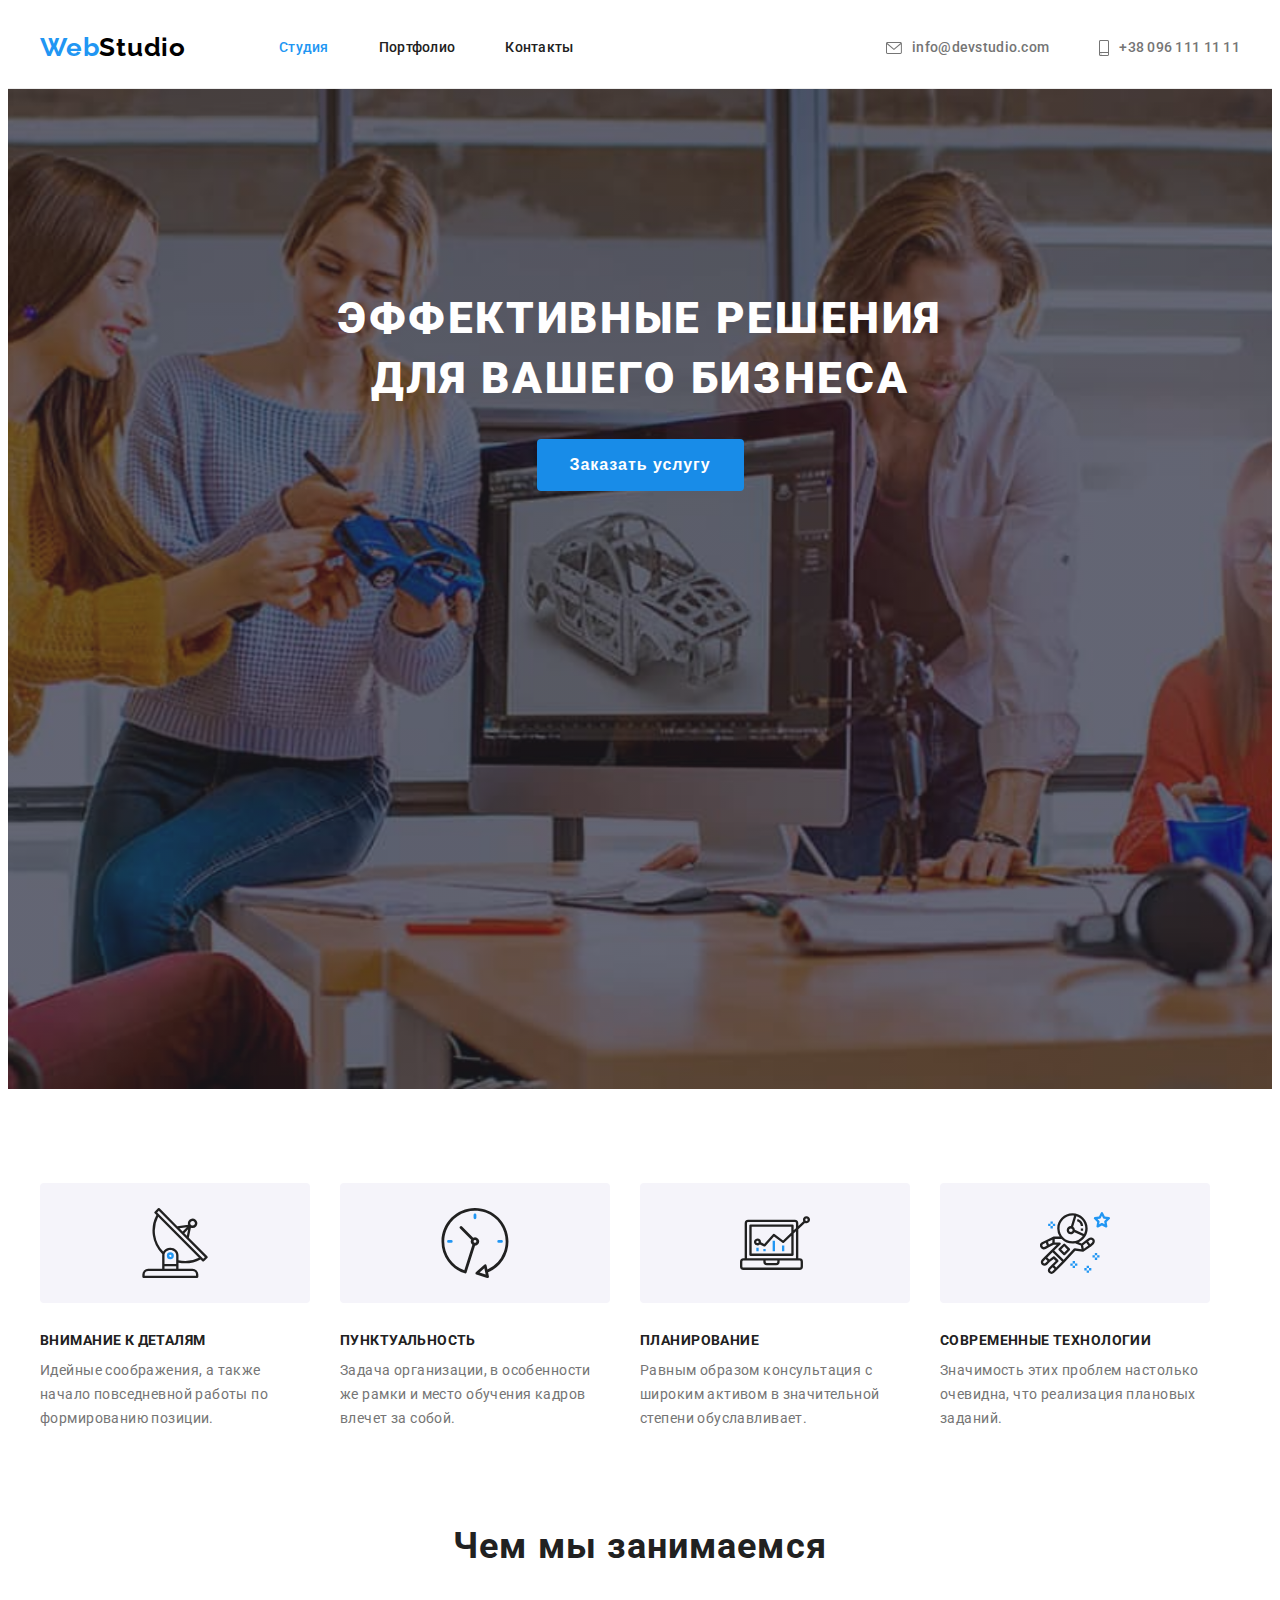
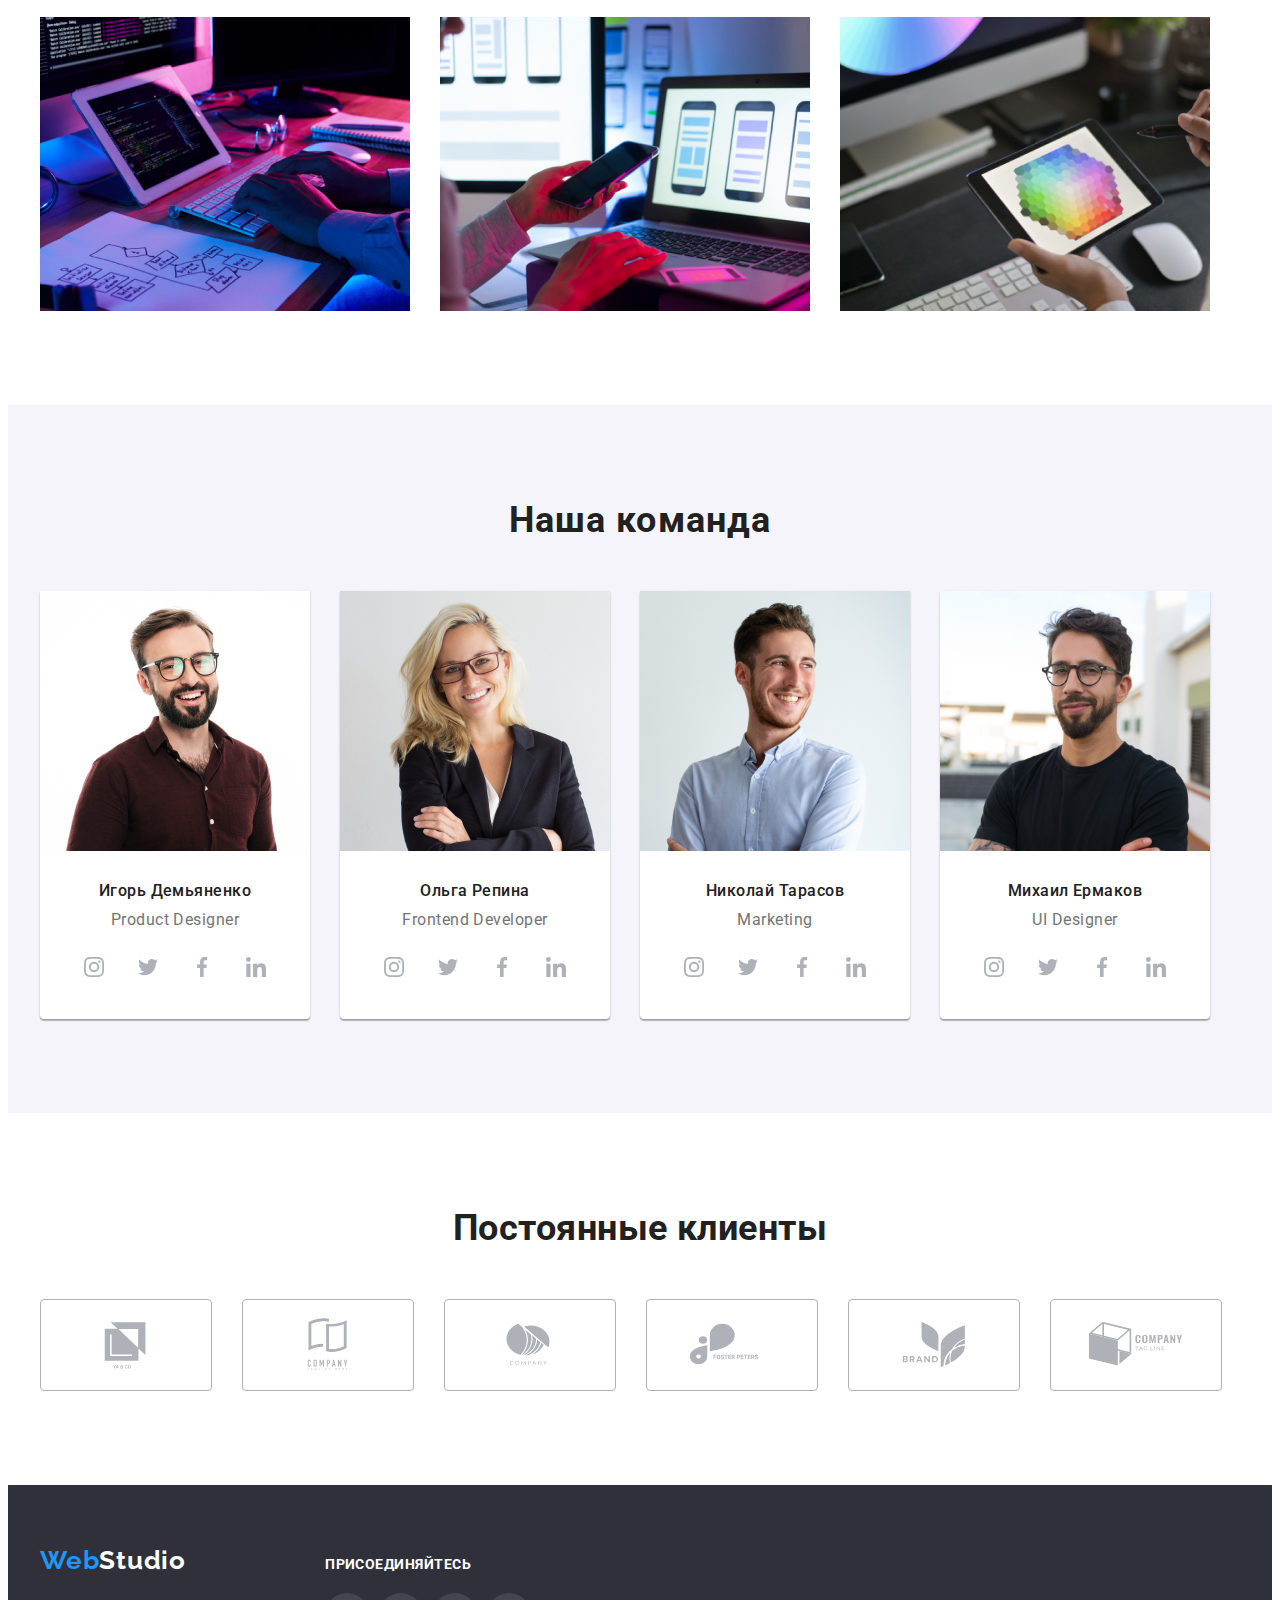
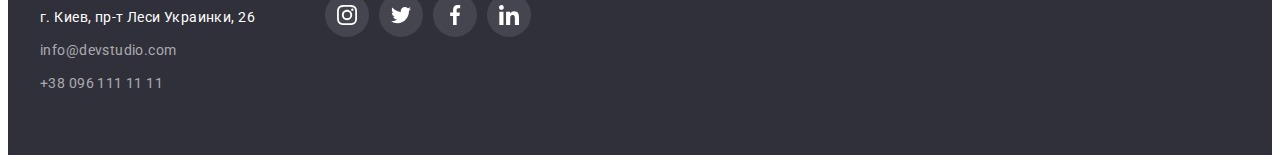
==== index.html @ dad86178 "HW-4-shadow" ====
<!DOCTYPE html>
<html lang="ru">

<head>
    <meta charset="UTF-8">
    <meta http-equiv="X-UA-Compatible" content="IE=edge">
    <meta name="viewport" content="width=device-width, initial-scale=1.0">
    <title>MyDocument</title>
    <link rel="stylesheet" href="https://cdnjs.cloudflare.com/ajax/libs/modern-normalize/1.1.0/modern-normalize.min.css"
        integrity="sha512-wpPYUAdjBVSE4KJnH1VR1HeZfpl1ub8YT/NKx4PuQ5NmX2tKuGu6U/JRp5y+Y8XG2tV+wKQpNHVUX03MfMFn9Q=="
        crossorigin="anonymous" referrerpolicy="no-referrer" />
    <link rel="preconnect" href="https://fonts.googleapis.com">
    <link rel="preconnect" href="https://fonts.gstatic.com" crossorigin>
    <link href="https://fonts.googleapis.com/css2?family=Raleway:wght@700&family=Roboto:wght@400;500;700;900&display=swap" rel="stylesheet">
    <link rel="stylesheet" href="./css/styles.css" />
</head>

<body>

    <header class="header">
        <div class="container">
        <nav class="header-flex">
        <a class="logo text" href="./index.html">Web<span class="logo-black">Studio</span> 
        </a>
        <ul class="header-nav-list list header-flex">
            <li class="header-item"><a class="header-nav-item text cur-nav" href="./index.html">Студия</a></li>
            <li class="header-item"><a class="header-nav-item text" href="./portfolio.html">Портфолио</a></li>
            <li class="header-item"><a class="header-nav-item text" href="">Контакты</a></li>
        </ul>
        </nav>
        <div class="header-connect">
        <ul class="list header-flex">
            <li class="header-contact-item"><a class="header-nav-contact text" href="mailto:info@devstudio.com">
                <svg class="contact-link-icon" width="16" height="12">
                    <use href="./images/symbol-defs.svg#icon-envelope"></use>
                </svg>
                info@devstudio.com</a>
            </li>
            <li class="header-contact-item"><a class="header-nav-contact text" href="tel:+380961111111">
                <svg class="contact-link-icon" width="10" height="16">
                    <use href="./images/symbol-defs.svg#icon-smartphone"></use>
                </svg>+38 096 111 11 11</a></li>
        </ul>
        </div>
        </div>
    </header>


    <main>
        <section class="hero">
            <div class="container">
            <h1 class="hero-title">Эффективные решения для вашего бизнеса</h1>
            <button class="hero-btn" type="button">Заказать услугу</button>
            </div>
    </section>


        <section class="section-basic">
            <div class="container">
            <h2 hidden>Основное</h2>
            <ul class="basic-list list">
                <li class="basic-item">
                    <div class="basic-icon">
                        <svg class="basic-icon-svg" width="70" height="70">
                            <use href="./images/symbol-defs.svg#icon-antenna"></use>
                        </svg>
                    </div>
                    <h3 class="basic-title">Внимание к деталям</h3>
                    <p class="basic-text">Идейные соображения, а также начало повседневной работы по формированию позиции.</p>
                </li>
                <li class="basic-item">
                    <div class="basic-icon">
                        <svg class="basic-icon-svg" width="70" height="70">
                            <use href="./images/symbol-defs.svg#icon-clock"></use>
                        </svg>
                    </div>
                    <h3 class="basic-title">Пунктуальность</h3>
                    <p class="basic-text">Задача организации, в особенности же рамки и место обучения кадров влечет за собой.</p>
                </li>
                <li class="basic-item">
                    <div class="basic-icon">
                        <svg class="basic-icon-svg" width="70" height="70">
                            <use href="./images/symbol-defs.svg#icon-diagram"></use>
                        </svg>
                    </div>
                    <h3 class="basic-title">Планирование</h3>
                    <p class="basic-text">Равным образом консультация с широким активом в значительной степени обуславливает.</p>
                </li>
                <li class="basic-item">
                    <div class="basic-icon">
                        <svg class="basic-icon-svg" width="70" height="70">
                            <use href="./images/symbol-defs.svg#icon-astronaut"></use>
                        </svg>
                    </div>
                    <h3 class="basic-title">Современные технологии</h3>
                    <p class="basic-text">Значимость этих проблем настолько очевидна, что реализация плановых заданий.</p>
                </li>
            </ul>
            </div>
        </section>


        <section class="Pictures">
            <div class="container">
            <h2 class="Pictures-title">Чем мы занимаемся</h2>
            <ul class="Pictures-list list">
                <li class="Pictures-item">
                    <img class="Pictures-img" src="./images/picture1.jpg" alt="Код" width="370" height="295">
                </li>
                <li class="Pictures-item">
                    <img class="Pictures-img" src="./images/picture2.jpg" alt="Анимация" width="370" height="295">
                </li>
                <li class="Pictures-item">
                    <img class="Pictures-img" src="./images/picture3.jpg" alt="Дизайн" width="370" height="295">
                </li>
            </ul>
            </div>
        </section>


        <section class="team">
            <div class="container">
            <h2 class="team-title">Наша команда</h2>
            <ul class="team-list list">
                <li class="team-item">
                    <img class="team-img" src="./images/igor.jpg" alt="Игорь Демьяненко" width="270">
                    <div class="team-box">
                    <h3 class="team-subtitle">Игорь Демьяненко</h3>
                    <p class="team-text" lang="en">Product Designer</p>
                    <ul class="team-soc-list list">
                        <li class="team-soc-item"><a href="" class="team-soc-link link">
                            <svg class="team-social-icon" width="20" height="20">
                            <use href="./images/symbol-defs.svg#icon-instagram"></use>
                            </svg>
                            </a></li>
                        <li class="team-soc-item"><a href="" class="team-soc-link link">
                            <svg class="team-social-icon" width="20" height="20">
                            <use href="./images/symbol-defs.svg#icon-twitter"></use>
                            </svg>
                            </a></li>
                        <li class="team-soc-item"><a href="" class="team-soc-link link">
                            <svg class="team-social-icon" width="20" height="20">
                            <use href="./images/symbol-defs.svg#icon-facebook"></use>
                            </svg>
                            </a></li>
                        <li class="team-soc-item"><a href="" class="team-soc-link link">
                            <svg class="team-social-icon" width="20" height="20">
                            <use href="./images/symbol-defs.svg#icon-linkedin"></use>
                            </svg>
                            </a>
                        </li>
                    </ul>
                    </div>
                </li>
                <li class="team-item">
                    <img class="team-img" src="./images/olga.jpg" alt="Ольга Репина" width="270">
                    <div class="team-box">
                        <h3 class="team-subtitle">Ольга Репина</h3>
                    <p class="team-text" lang="en">Frontend Developer</p><ul class="team-soc-list list">
                        <li class="team-soc-item"><a href="" class="team-soc-link link">
                            <svg class="team-social-icon" width="20" height="20">
                            <use href="./images/symbol-defs.svg#icon-instagram"></use>
                            </svg>
                            </a></li>
                        <li class="team-soc-item"><a href="" class="team-soc-link link">
                            <svg class="team-social-icon" width="20" height="20">
                            <use href="./images/symbol-defs.svg#icon-twitter"></use>
                            </svg>
                            </a></li>
                        <li class="team-soc-item"><a href="" class="team-soc-link link">
                            <svg class="team-social-icon" width="20" height="20">
                            <use href="./images/symbol-defs.svg#icon-facebook"></use>
                            </svg>
                            </a></li>
                        <li class="team-soc-item"><a href="" class="team-soc-link link">
                            <svg class="team-social-icon" width="20" height="20">
                            <use href="./images/symbol-defs.svg#icon-linkedin"></use>
                            </svg>
                            </a>
                        </li>
                    </ul>
                    </div>
                </li>
                <li class="team-item">
                    <img class="team-img" src="./images/nikolay.jpg" alt="Николай Тарасов" width="270">
                    <div class="team-box">
                        <h3 class="team-subtitle">Николай Тарасов</h3>
                    <p class="team-text" lang="en">Marketing</p><ul class="team-soc-list list">
                        <li class="team-soc-item"><a href="" class="team-soc-link link">
                            <svg class="team-social-icon" width="20" height="20">
                            <use href="./images/symbol-defs.svg#icon-instagram"></use>
                            </svg>
                            </a></li>
                        <li class="team-soc-item"><a href="" class="team-soc-link link">
                            <svg class="team-social-icon" width="20" height="20">
                            <use href="./images/symbol-defs.svg#icon-twitter"></use>
                            </svg>
                            </a></li>
                        <li class="team-soc-item"><a href="" class="team-soc-link link">
                            <svg class="team-social-icon" width="20" height="20">
                            <use href="./images/symbol-defs.svg#icon-facebook"></use>
                            </svg>
                            </a></li>
                        <li class="team-soc-item"><a href="" class="team-soc-link link">
                            <svg class="team-social-icon" width="20" height="20">
                            <use href="./images/symbol-defs.svg#icon-linkedin"></use>
                            </svg>
                            </a>
                        </li>
                    </ul>
                    </div>
                </li>
                <li class="team-item">
                    <img class="team-img" src="./images/mihail.jpg" alt="Михаил Ермаков" width="270">
                    <div class="team-box">
                        <h3 class="team-subtitle">Михаил Ермаков</h3>
                    <p class="team-text" lang="en">UI Designer</p><ul class="team-soc-list list">
                        <li class="team-soc-item"><a href="" class="team-soc-link link">
                            <svg class="team-social-icon" width="20" height="20">
                            <use href="./images/symbol-defs.svg#icon-instagram"></use>
                            </svg>
                            </a></li>
                        <li class="team-soc-item"><a href="" class="team-soc-link link">
                            <svg class="team-social-icon" width="20" height="20">
                            <use href="./images/symbol-defs.svg#icon-twitter"></use>
                            </svg>
                            </a></li>
                        <li class="team-soc-item"><a href="" class="team-soc-link link">
                            <svg class="team-social-icon" width="20" height="20">
                            <use href="./images/symbol-defs.svg#icon-facebook"></use>
                            </svg>
                            </a></li>
                        <li class="team-soc-item"><a href="" class="team-soc-link link">
                            <svg class="team-social-icon" width="20" height="20">
                            <use href="./images/symbol-defs.svg#icon-linkedin"></use>
                            </svg>
                            </a>
                        </li>
                    </ul>
                    </div>
                </li>
            </ul>
            </div>
        </section>
        <section class="section-clients">
            <div class="container">
            <h2 class="client-title">Постоянные клиенты</h2>
            <ul class="client-list list">
                <li class="client-item"><a href="" class="client-link">
                    <svg class="client-icon" width="106" height="60">
                            <use href="./images/symbol-defs.svg#icon-Logo-1"></use>
                            </svg>
                </a></li>
                <li class="client-item"><a href="" class="client-link">
                    <svg class="client-icon" width="106" height="60">
                            <use href="./images/symbol-defs.svg#icon-Logo-2"></use>
                            </svg>
                </a></li>
                <li class="client-item"><a href="" class="client-link">
                    <svg class="client-icon" width="106" height="60">
                            <use href="./images/symbol-defs.svg#icon-Logo-3"></use>
                            </svg>
                </a></li>
                <li class="client-item"><a href="" class="client-link">
                    <svg class="client-icon" width="106" height="60">
                            <use href="./images/symbol-defs.svg#icon-Logo-4"></use>
                            </svg>
                </a></li>
                <li class="client-item"><a href="" class="client-link">
                        <svg class="client-icon" width="106" height="60">
                            <use href="./images/symbol-defs.svg#icon-Logo-5"></use>
                        </svg>
                </a></li>
                <li class="client-item"><a href="" class="client-link">
                        <svg class="client-icon" width="106" height="60">
                            <use href="./images/symbol-defs.svg#icon-Logo-6"></use>
                        </svg>
                </a></li>
            </ul>
            </div>
        </section>
    </main>

    <footer class="footer">
        <div class="container">
            <div class="flex-box">
            <div class="footer-adress-flex">
                <a class="logo-footer text" href="">Web<span class="logo-white">Studio</span></a>
                <address class="footer-address">
                <ul class="footer-list list">
                <li class="footer-item"><a class="footer-text text" href="https://goo.gl/maps/fxkEnHUCGzXbZ7778" target="_blank" rel="noreferrer noopener">г. Киев, пр-т Леси Украинки, 26 </a></li>
                <li class="footer-item"><a class="footer-contact text" href="mailto:info@devstudio.com"> info@devstudio.com</a></li>
                <li class="footer-item"><a class="footer-contact text" href="tel:+380961111111">+38 096 111 11 11</a></li>
                </ul>
                </address>
            </div>
            <div class="footer-soc-flex">
                <p class="foter-soc-text">присоединяйтесь</p>
                <ul class="footer-soc-list list">
                    <li class="footer-soc-item"><a href="" class="footer-soc-link">
                        <svg class="team-social-icon" width="20" height="20">
                        <use href="./images/symbol-defs.svg#icon-instagram"></use>
                        </svg>
                        </a>
                    </li>
                    <li class="footer-soc-item"><a href="" class="footer-soc-link">
                        <svg class="team-social-icon" width="20" height="20">
                        <use href="./images/symbol-defs.svg#icon-twitter"></use>
                        </svg>
                        </a>
                    </li>
                    <li class="footer-soc-item"><a href="" class="footer-soc-link">
                        <svg class="team-social-icon" width="20" height="20">
                        <use href="./images/symbol-defs.svg#icon-facebook"></use>
                        </svg>
                        </a>
                    </li>
                    <li class="footer-soc-item"><a href="" class="footer-soc-link">
                        <svg class="team-social-icon" width="20" height="20">
                        <use href="./images/symbol-defs.svg#icon-linkedin"></use>
                        </svg>
                        </a>
                    </li>
                </ul>
            </div>
            </div>
        </div>
    </footer>

</body>

</html>
---- css/styles.css ----
:root {
    --first-text-color: #212121;
    --second-text-color: #757575;
    --third-text-color: #ffffff;
    --accent-color:#2196F3;;
    /*--logo-color: #000000; */
    --background-color-general: #FFFFFF;
    --background-color-hero: #2f303a;
    --background-color-team: #f5f4fa;
}

body {
    font-family: "Roboto", sans-serif;
    color: var(--first-text-color);
    background-color: var(--background-color-general);
    letter-spacing: 0.03em;
}
/* подчеркивание ссылок убрать */

.text {
    text-decoration: none;
}

/* точки убрать */
.list {
    list-style: none;
}
/*глобальный сброс стилей по селектору тега для элементов*/
p,
h1,
h2,
h3,
h4,
h5,
h6,
ul {
    margin: 0;
    padding: 0;
}
.container {
    width: 1200px;
    margin: 0 auto;
    padding-right: 15px;
    padding-left: 15px;
    
    /*outline: 1px solid red;*/

}


/*------------------HEADER---------------*/
.header { 
    border-bottom: 1px solid #ececec;
    font-weight: 500;
    font-size: 14px;
    line-height: 1.14;
    letter-spacing: 0.02em; 
}
.header .container {
    display: flex;
    align-items: center;
}
.header-flex {
    display: flex;
    align-items: center;
    
}

.header-nav-contact {
    display: flex;
        align-items: center;
        color: var(--second-text-color);
        padding-top: 32px;
        padding-bottom: 32px;
    color: var(--second-text-color);
}
.header-nav-item {
    color: var(--first-text-color);
    padding-top: 32px;
    padding-bottom: 32px;
}
.cur-nav,
.header-nav-item:hover,
.header-nav-item:focus,
.header-nav-link:hover,
.header-nav-link:focus,
.header-nav-contact:hover,
.header-nav-contact:focus {
    color: var(--accent-color);
}
.contact-link-icon{
    fill: currentColor;
}
.header-connect {
    margin-left: auto;
}

.header-item {
    display: block;
}
.header-item:not(:last-child) {
 margin-right: 50px;
}  
    

.contact-link-icon {
    margin-right: 10px;
    justify-content: center;
    align-items: center;
}

.header-contact-item {  

}

.header-contact-item:not(:last-child) {
    margin-right: 50px;
}


.logo {
    font-family: 'Raleway'; 
    font-weight: 700;
    font-size: 26px;
    line-height: 1.19;
    letter-spacing: 0.03em;
    color: var(--accent-color);

    align-items: center;
    text-align: center;
    
    padding-top: 24px;
    padding-bottom: 25px;
    margin-right: 93px;
}
.logo-black {
    color: #000000;
    
}

/*---------------MAIN------------------*/

.hero {
    display: flex;
    max-width: 1600px;
    min-height: 600px;
    margin-left: auto;
    margin-right: auto;
    padding-top: 200px;
    padding-bottom: 200px;

    text-align: center;

    background-color: var(--background-color-hero);
    background-repeat: no-repeat;
    background-position: center;
    background-size: cover;
    background-image: 
        linear-gradient(rgba(47, 48, 58, 0.4), 
        rgba(47, 48, 58, 0.4)), 
        url(../images/hero.jpg);
    
    
}

.hero-title {
    font-weight: 900;
    font-size: 44px;
    line-height: 1.36;
    text-align: center;
    letter-spacing: 0.06em;
    text-transform: uppercase;;
    
    color: var(--third-text-color);
    
    margin-bottom: 30px;
    margin-left: auto;
    margin-right: auto;
    max-width: 696px;

}

.hero-btn {
    font-weight: 700;
    font-size: 16px;
    line-height: 1.88;
    display: flex;
    align-items: center;
    text-align: center;
    letter-spacing: 0.06em;
    color:var(--third-text-color);
    background-color: #188ce8;
    cursor: pointer;

    display: inline-block;
    min-width: 200px;
    border-radius: 4px;
    border: 1px solid transparent;
    padding: 10px 32px;
}

.hero-btn:hover,
.hero-btn:focus {
    color: #188ce8;
    background-color: var(--background-color-general) ;
}


/*----------------основное--------------*/

.section-basic {
    padding-top: 94px;
    padding-bottom: 94px;
}
.basic-list {
    display: flex;
}

.basic-item {
    display: inline-block;
    width: 270px;
    
}
.basic-item:not(:last-child) {
    margin-right: 30px;
}

.basic-title {
    font-weight: 700;
    font-size: 14px;
    line-height: 1.14;
    letter-spacing: 0.03em;
    text-transform: uppercase;
    color:var(--first-text-color);
    margin-bottom: 10px;
}

.basic-text {
    font-weight: 400;
    font-size: 14px;
    line-height: 1.71;
    letter-spacing: 0.03em;
    color:var(--second-text-color);
}
.basic-icon {
    
    height: 120px;
    margin-bottom: 30px;
    border-radius: 4px;
    background-color: #F5F4FA;
    display: flex;
    align-items: center;
    justify-content: center;
    
}

.basic-icon-svg {

    

}

/*-----------------чем занимаемся----------------*/
.Pictures {
    padding-bottom: 94px;
}

.Pictures-title {
    font-weight: 700;
    font-size: 36px;
    line-height: 42px;
    text-align: center;
    letter-spacing: 0.03em;
    color: var(--first-text-color);
    margin-bottom: 50px;
}

.Pictures-list {
    display: flex;
    
}

.Pictures-item:not(:last-child) {
    margin-right: 30px;
}
.Pictures-img {
    display: block;
    max-width: 100%;
    height: auto;
}



/*------------------наша команда----------------*/
.team {
    background-color: var(--background-color-team);
    padding-top: 94px;
    padding-bottom: 94px;
}

.team-title {
    font-weight: 700;
    font-size: 36px;
    line-height: 42px;
    text-align: center;
    letter-spacing: 0.03em;
    color: var(--first-text-color);
    margin-bottom: 50px;
}

.team-list {
    display: flex;
}
.team-box {
    padding-top: 30px;
    padding-bottom: 30px;
    padding-right: 32px;
    padding-left: 32px;
}
.team-item {
    max-width: 270px;
    max-height: 428px;
    flex-basis: calc(100% / 4 - 30px);
    
    background-color: var(--background-color-general);
    box-shadow: 
    0px 1px 3px rgba(0, 0, 0, 0.12), 
    0px 1px 1px rgba(0, 0, 0, 0.14), 
    0px 2px 1px rgba(0, 0, 0, 0.2);
    border-radius: 0px 0px 4px 4px;
}
.team-item:not(:last-child) {
    margin-right: 30px;
}
.team-img {
display: block;
max-width: 100%;
}

.team-subtitle {
    font-weight: 500;
    font-size: 16px;
    line-height: 1.19;
    text-align: center;
    letter-spacing: 0.03em;
    color:var(--first-text-color);
    margin-bottom: 10px;

}

.team-text {
    box-sizing: border-box;
    font-weight: 400;
    font-size: 16px;
    line-height: 1.19;
    text-align: center;
    letter-spacing: 0.03em;
    color: var(--second-text-color);
    margin-bottom: 16px;

}
.team-soc-list {
    display: flex;

    list-style: none;
    justify-content: center;
    align-items: center;
}
.team-soc-item {
    width: 44px;
    height: 44px;
    margin-right: 10px;
}
.team-soc-item:last-child {
    margin-right: 0;
}
.team-soc-link {
width: 100%;
height: 100%;
border-radius: 50%;
display: flex;
align-items: center;
justify-content: center;
color: #afb1b8;

}
.team-soc-link:hover,
.team-soc-link:focus {
color: #ffffff;
background-color: var(--accent-color);
}
.team-soc-icon {
    margin: 12px 0px 0px 12px;
    fill: currentColor;
}

/*---------------FOOTER-------------*/
.footer {
    padding-top: 60px;
    padding-bottom: 60px;

    background-color: var(--background-color-hero);
}
.flex-box {
display: flex;
    margin: 0;
    padding: 0;
align-items: baseline;


}
.logo-white {
    color: var(--third-text-color);
}
.footer-text {
    font-family: 'Roboto';
        font-style: normal;
        font-weight: 400;
        font-size: 14px;
        line-height: 24px;    
        letter-spacing: 0.03em;
        color: var(--third-text-color);

        display: inline-block;
}
.footer-address {

}
.footer-contact {
    font-family: 'Roboto';
        font-style: normal;
        font-weight: 400;
        font-size: 14px;
        line-height: 24px;
        letter-spacing: 0.03em;
        color: rgba(255, 255, 255, 0.6);

        display: inline-block;
}
.footer-item {
    margin-top: 9px;
}
.footer-contact:hover {
    color: var(--accent-color);
}
.footer-contact:focus {
        color: var(--accent-color);
}
.logo-footer {
    font-family: 'Raleway';
    font-weight: 700;
    font-size: 26px;
    line-height: 1.19;
    letter-spacing: 0.03em;
    color: var(--accent-color);

    align-items: center;
    text-align: center;
    display: inline-block;
    margin-bottom: 20px;
}
.foter-soc-text {
    
    margin-bottom: 20px;
    font-weight: 700;
    font-size: 14px;
    line-height: 1.14;
    text-transform: uppercase;
    color: var(--third-text-color);
}
.footer-soc-item {
    width: 44px;
    height: 44px;
    margin-right: 10px;
    
}
.footer-soc-link {
    width: 100%;
    height: 100%;
    display: flex;
        border-radius: 50%;
        color: #afb1b8;
        background-color: rgba(255, 255, 255, 0.1);
        align-items: center;
        justify-content: center;
    color: var(--third-text-color);
}
.footer-soc-link:hover,
.footer-soc-link:focus {
    background-color: var(--accent-color);
}
.team-social-icon {
    fill: currentColor;
}
.footer-soc-flex { 
  margin-left: 70px;  

}
.footer-soc-list {
    display: flex;
        padding: 0;
        margin-top: 0;
        justify-content: space-between;
        align-items: center
}



/*---------------------ПОРТФОЛИО----------------*/
/*----------------------------------------------*/
.portfolio {
    padding-top: 94px;
    padding-bottom: 94px;
}

.portfolio-btn {
    font-family: "Roboto", sans-serif;
    font-weight: 500;
    font-size: 16px;
    line-height: 1.63;
    letter-spacing: 0.03em;
    background-color: var(--background-color-team);
    color: var(--first-text-color);
    cursor: pointer;

    display: inline-block;
    padding: 6px 22px;
    min-width: 73px;
    border-radius: 4px;
    border: 1px solid transparent;
    
}
.cur-btn,
.portfolio-btn:hover,
.portfolio-btn:focus {
    background-color: #188ce8;
    color: var(--third-text-color);
    box-shadow: 0px 3px 1px rgba(0, 0, 0, 0.1), 0px 1px 2px rgba(0, 0, 0, 0.08),
            0px 2px 2px rgba(0, 0, 0, 0.12);
}

.portfolio-btn-list {
    display: flex;
    justify-content: center;
    margin-bottom: 50px;
}
.portfolio-btn-item:not(:last-child) {
    margin-right: 8px;
}
.portfolio-list {
    display: flex;
    flex-wrap: wrap;
    margin: -15px;
}

.portfolio-item {
    margin: 15px;
    width: 370px;
    flex-basis: calc(100% / 3 - 30px);
}
.portfolio-link {
    display: block;
}
.portfolio-link:hover,
.portfolio-link:focus {
    box-shadow: 0px 3px 1px rgba(0, 0, 0, 0.1), 0px 1px 2px rgba(0, 0, 0, 0.08),
        0px 2px 2px rgba(0, 0, 0, 0.12);
}
.portfolio-title {
    font-weight: 700;
    font-size: 18px;
    line-height: 2;
    letter-spacing: 0.06em;
    color: var(--first-text-color);
    margin-bottom: 4px;

}

.portfolio-text {
    font-weight: 400;
    font-size: 16px;
    line-height: 1.88;
    letter-spacing: 0.03em;
    color: var(--second-text-color);
}
.border-text {
    margin-top: -4px;
    padding: 20px 23px;
    border-right: 1px solid #eeeeee;
    border-left: 1px solid #eeeeee;
    border-bottom: 1px solid #eeeeee;
    box-sizing: border-box;
}
/*-----------------ПОСТОЯННЫЕ КЛИЕНТЫ---------------*/
.section-clients {
padding-top: 94px;
padding-bottom: 94px;
}
.client-title {
    margin-bottom: 50px;
    
        font-weight: 700;
        font-size: 36px;
        line-height: 1.17;
        text-align: center;
    
    color: var(--first-text-color);
}
.client-list {
    display: flex;
        padding: 0;
        margin: 0;
        
        
}
.client-item {
    
}

.client-item:not(:last-child) {
    margin-right: 30px;
}
.client-link {
    display: flex;
    justify-content: center;
    align-items: center;
    width: 170px;
    height: 90px;
    border: 1px solid #afb1b8;
    outline: transparent;
    border-radius: 4px;
    color: #afb1b8;

    
    }
.client-link:hover,
.client-link:focus {
    color: var(--accent-color);
    border-color: var(--accent-color);
}

.client-icon {
    fill: currentColor;
}

.client-item:hover,
.client-item:focus {
    color: var(--accent-color);
    border-color: var(--accent-color);
}
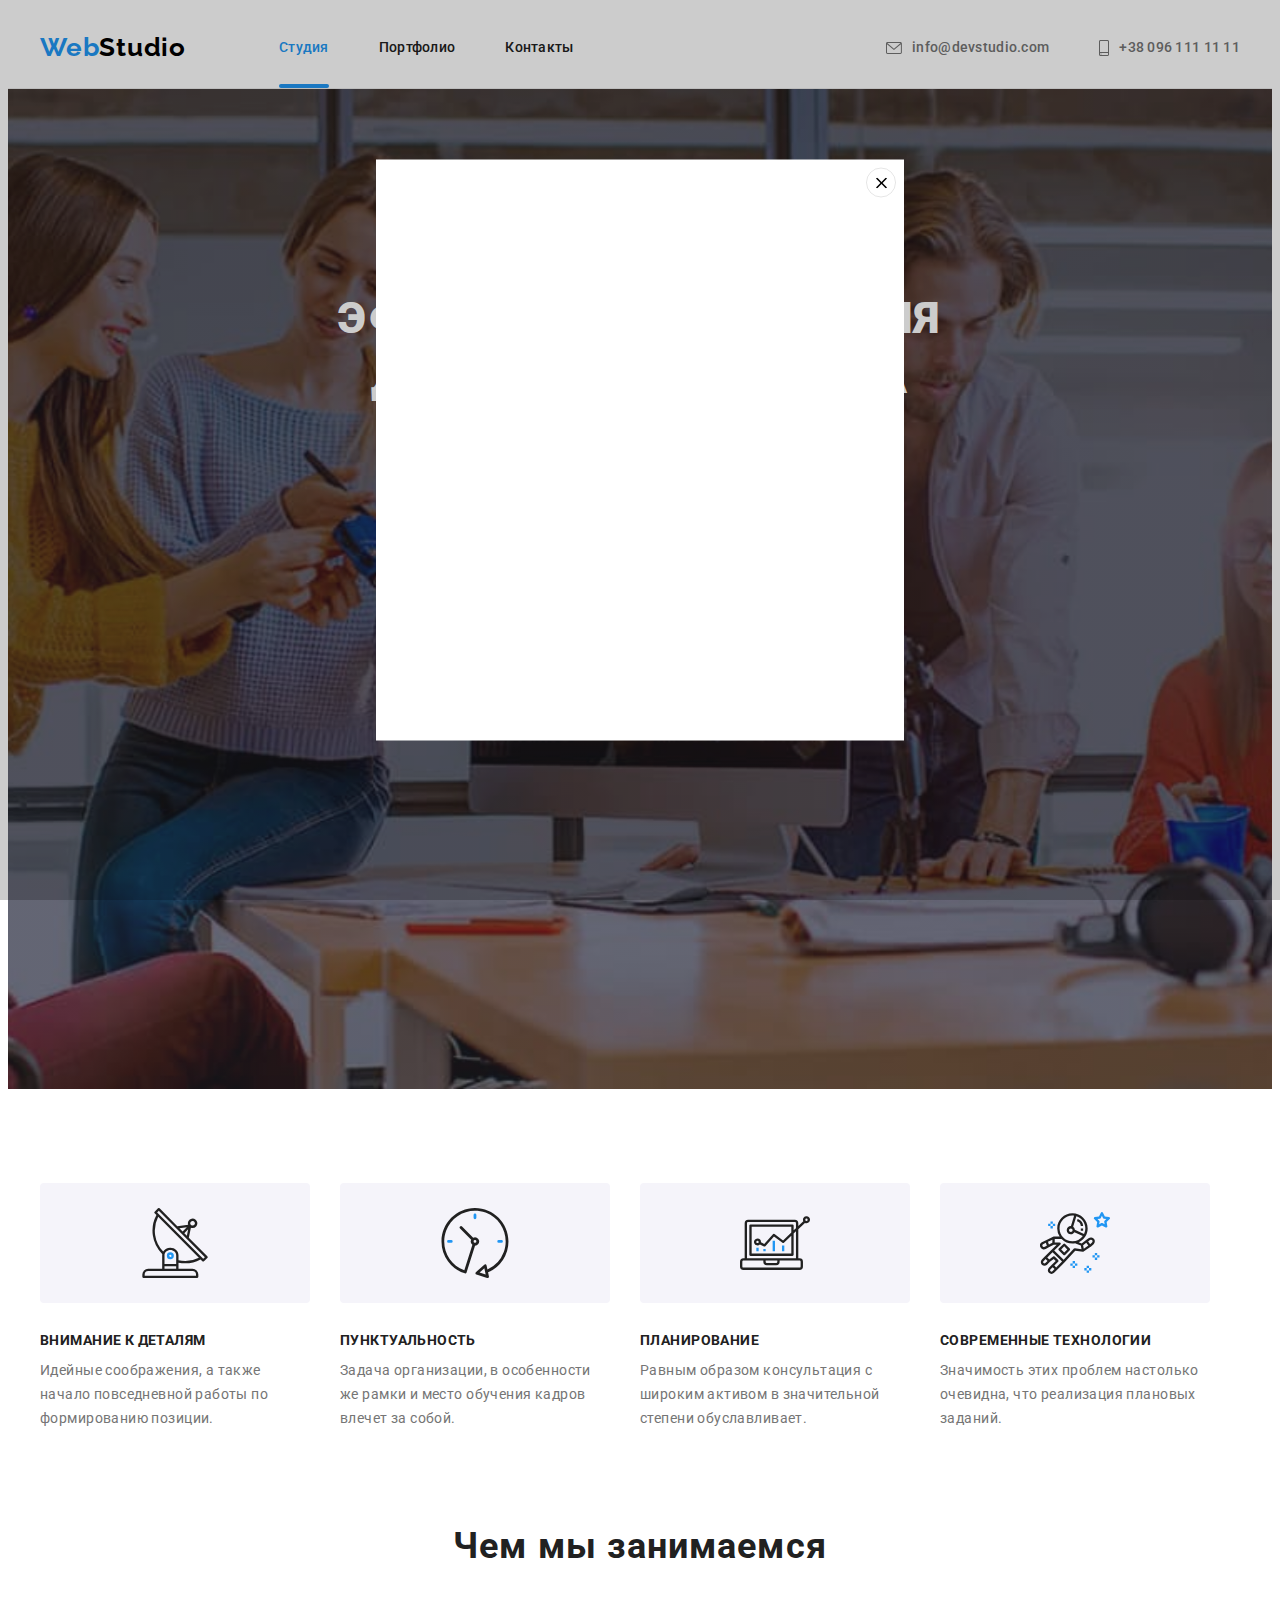
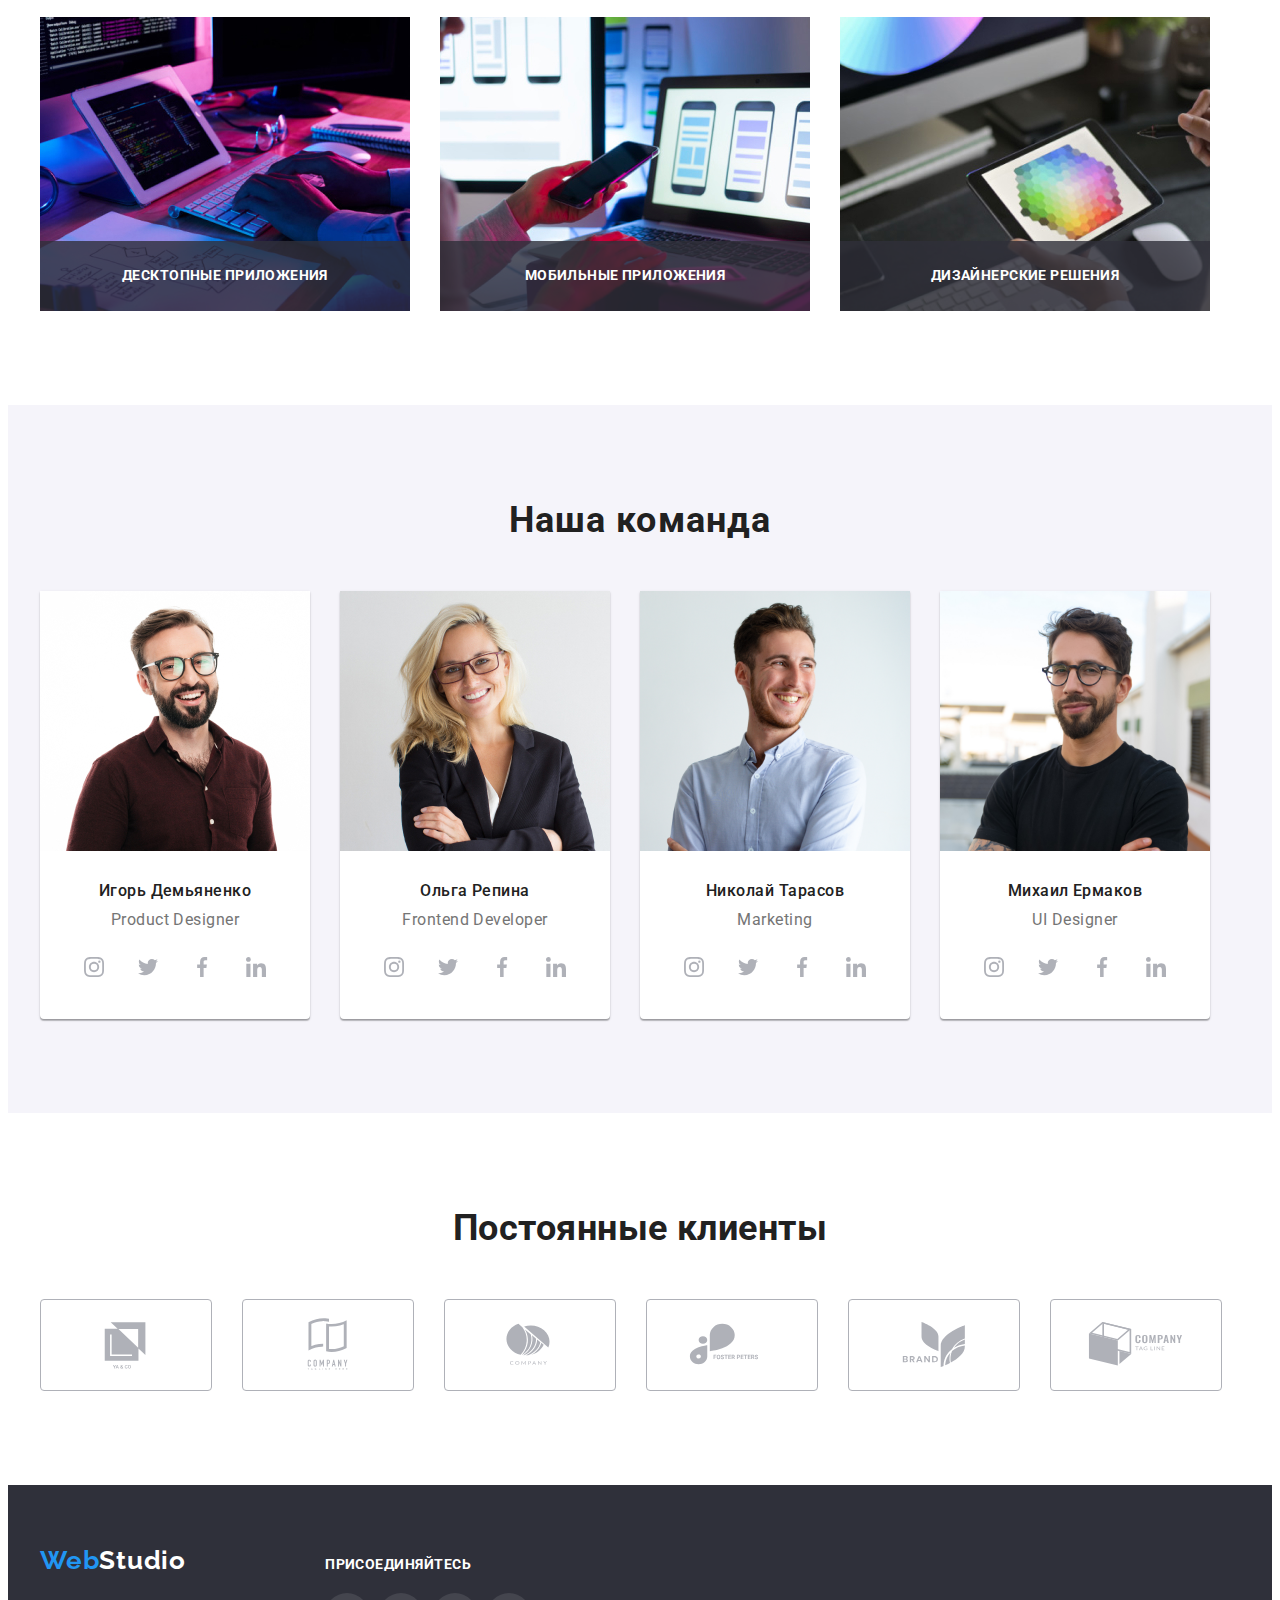
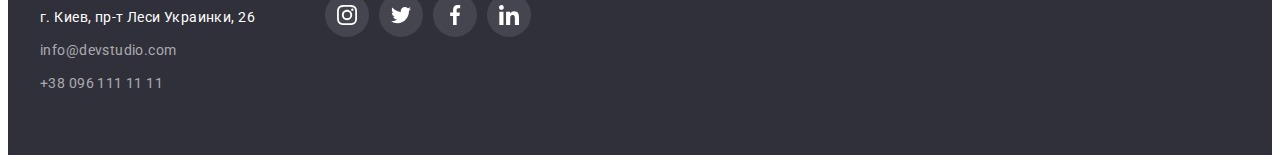
==== commit 70c1f98b: "hw-5-modal-none" ====
--- a/index.html
+++ b/index.html
@@ -105,13 +105,22 @@
             <h2 class="Pictures-title">Чем мы занимаемся</h2>
             <ul class="Pictures-list list">
                 <li class="Pictures-item">
+                    <div class="Pictures-thumb">
                     <img class="Pictures-img" src="./images/picture1.jpg" alt="Код" width="370" height="295">
+                    <p class="Pictures-text">Десктопные приложения</p>
+                    </div>
                 </li>
                 <li class="Pictures-item">
+                    <div class="Pictures-thumb">
                     <img class="Pictures-img" src="./images/picture2.jpg" alt="Анимация" width="370" height="295">
+                    <p class="Pictures-text">Мобильные приложения</p>
+                    </div>
                 </li>
                 <li class="Pictures-item">
+                    <div class="Pictures-thumb">
                     <img class="Pictures-img" src="./images/picture3.jpg" alt="Дизайн" width="370" height="295">
+                    <p class="Pictures-text">Дизайнерские решения</p>
+                    </div>
                 </li>
             </ul>
             </div>
@@ -326,7 +335,17 @@
             </div>
         </div>
     </footer>
-
+    <div class="backdrop">
+        <div class="modal">
+            <p></p>
+            <button class="close-btn" type="button">
+                <svg class="icon-close" width="11" height="11">
+                    <use href='./images/symbol-defs-vector.svg#icon-Vector'></use>
+                </svg>
+            </button>
+        </div>
+    </div>
+<script src="./js/modal.js"></script>
 </body>
 
 </html>--- a/css/styles.css
+++ b/css/styles.css
@@ -73,17 +73,38 @@
         padding-top: 32px;
         padding-bottom: 32px;
     color: var(--second-text-color);
+    transition: color 250ms cubic-bezier(0.4, 0, 0.2, 1);
 }
 .header-nav-item {
+    display: block;
     color: var(--first-text-color);
     padding-top: 32px;
     padding-bottom: 32px;
+    
+    position: relative;
+    
+    transition: color 250ms cubic-bezier(0.4, 0, 0.2, 1);
+    
+}
+
+.header-nav-item.cur-nav::after {
+    content: ''; 
+
+    position: absolute;
+    left: 0;
+    bottom: 0;
+    
+    display: block;
+    width: 100%; 
+    height: 4px; 
+    border-radius: 2px; 
+    
+    background-color: var(--accent-color);
+
 }
 .cur-nav,
 .header-nav-item:hover,
 .header-nav-item:focus,
-.header-nav-link:hover,
-.header-nav-link:focus,
 .header-nav-contact:hover,
 .header-nav-contact:focus {
     color: var(--accent-color);
@@ -197,6 +218,9 @@
     border-radius: 4px;
     border: 1px solid transparent;
     padding: 10px 32px;
+
+    transition: background-color 250ms cubic-bezier(0.4, 0, 0.2, 1),
+                color 250ms cubic-bezier(0.4, 0, 0.2, 1);  
 }
 
 .hero-btn:hover,
@@ -279,6 +303,40 @@
     display: flex;
     
 }
+.Pictures-thumb {
+    position: relative;
+        width: 370px;
+        height: 294px;
+        
+}
+.Pictures-text {
+    position: absolute;
+    
+    width: 100%;
+    padding: 27px 0px;
+    bottom: 0;
+    left: 0;
+
+    font-weight: 700; 
+    font-size: 14px;
+    line-height: 1.14;
+    text-align: center;
+    letter-spacing: 0.03em;
+    text-transform: uppercase;
+    
+    color: var(--third-text-color);
+}
+.Pictures-thumb::before {
+    content: "";
+    position: absolute;
+
+    display: inline-block;
+    bottom: 0px;
+    width: 100%;
+    height: 70px;
+    background-color: rgba(47, 48, 58, 0.8);
+}
+
 
 .Pictures-item:not(:last-child) {
     margin-right: 30px;
@@ -286,7 +344,7 @@
 .Pictures-img {
     display: block;
     max-width: 100%;
-    height: auto;
+    height: auto;  
 }
 
 
@@ -383,6 +441,9 @@
 justify-content: center;
 color: #afb1b8;
 
+transition: background-color 250ms cubic-bezier(0.4, 0, 0.2, 1),
+        color 250ms cubic-bezier(0.4, 0, 0.2, 1);
+
 }
 .team-soc-link:hover,
 .team-soc-link:focus {
@@ -393,6 +454,64 @@
     margin: 12px 0px 0px 12px;
     fill: currentColor;
 }
+/*-----------------ПОСТОЯННЫЕ КЛИЕНТЫ---------------*/
+.section-clients {
+    padding-top: 94px;
+    padding-bottom: 94px;
+}
+
+.client-title {
+    margin-bottom: 50px;
+
+    font-weight: 700;
+    font-size: 36px;
+    line-height: 1.17;
+    text-align: center;
+
+    color: var(--first-text-color);
+}
+
+.client-list {
+    display: flex;
+    padding: 0;
+    margin: 0;
+
+
+}
+
+.client-item {}
+
+.client-item:not(:last-child) {
+    margin-right: 30px;
+}
+
+.client-link {
+    display: flex;
+    justify-content: center;
+    align-items: center;
+    width: 170px;
+    height: 90px;
+    border: 1px solid #afb1b8;
+    outline: transparent;
+    border-radius: 4px;
+    color: #afb1b8;
+
+    transition: background-color 250ms cubic-bezier(0.4, 0, 0.2, 1),
+        color 250ms cubic-bezier(0.4, 0, 0.2, 1);
+
+
+}
+
+.client-link:hover,
+.client-link:focus {
+    color: var(--accent-color);
+    border-color: var(--accent-color);
+}
+
+.client-icon {
+    fill: currentColor;
+}
+
 
 /*---------------FOOTER-------------*/
 .footer {
@@ -484,6 +603,9 @@
         align-items: center;
         justify-content: center;
     color: var(--third-text-color);
+
+    transition: background-color 250ms cubic-bezier(0.4, 0, 0.2, 1),
+           
 }
 .footer-soc-link:hover,
 .footer-soc-link:focus {
@@ -528,6 +650,10 @@
     min-width: 73px;
     border-radius: 4px;
     border: 1px solid transparent;
+
+    transition: background-color 250ms cubic-bezier(0.4, 0, 0.2, 1),
+            color 250ms cubic-bezier(0.4, 0, 0.2, 1);
+            box-shadow 250ms cubic-bezier(0.4, 0, 0.2, 1);
     
 }
 .cur-btn,
@@ -559,12 +685,18 @@
     flex-basis: calc(100% / 3 - 30px);
 }
 .portfolio-link {
+    overflow: hidden;
     display: block;
+    transition: box-shadow 250ms cubic-bezier(0.4, 0, 0.2, 1);
 }
 .portfolio-link:hover,
 .portfolio-link:focus {
-    box-shadow: 0px 3px 1px rgba(0, 0, 0, 0.1), 0px 1px 2px rgba(0, 0, 0, 0.08),
-        0px 2px 2px rgba(0, 0, 0, 0.12);
+background-color: #FFFFFF;
+    border: 1px solid #EEEEEE;
+    box-shadow: 0px 1px 1px rgba(0, 0, 0, 0.12), 
+    0px 4px 4px rgba(0, 0, 0, 0.06), 
+    1px 4px 6px rgba(0, 0, 0, 0.16);
+    
 }
 .portfolio-title {
     font-weight: 700;
@@ -591,61 +723,78 @@
     border-bottom: 1px solid #eeeeee;
     box-sizing: border-box;
 }
-/*-----------------ПОСТОЯННЫЕ КЛИЕНТЫ---------------*/
-.section-clients {
-padding-top: 94px;
-padding-bottom: 94px;
-}
-.client-title {
-    margin-bottom: 50px;
-    
-        font-weight: 700;
-        font-size: 36px;
-        line-height: 1.17;
-        text-align: center;
-    
-    color: var(--first-text-color);
-}
-.client-list {
-    display: flex;
-        padding: 0;
-        margin: 0;
-        
-        
-}
-.client-item {
-    
-}
-
-.client-item:not(:last-child) {
-    margin-right: 30px;
-}
-.client-link {
-    display: flex;
+.cards-thumb {
+    position: relative;
+    width: 370px;
+    height: 294px;
+
+}
+
+.cards-thumb-text {
+    position: absolute;
+    width: 100%;
+    height: 100%;
+    bottom: 0;
+    left: 0;
+
+    opacity: 0;
+
+    padding: 63px 24px;
+
+    font-family: 'Roboto';
+    font-style: normal;
+    font-weight: 400;
+    font-size: 18px;
+    line-height: 1.56;
+    letter-spacing: 0.03em;
+    
+    color: var(--third-text-color);
+    background: rgba(33, 150, 243, 0.9);
+    transform: translateY(100%);
+    
+    transition: transform 250ms cubic-bezier(0.4, 0, 0.2, 1),
+    opacity 250ms cubic-bezier(0.4, 0, 0.2, 1);
+}
+
+.portfolio-link:hover .cards-thumb-text {
+    transform: translateY(0);
+    opacity: 1;   
+}
+
+/*-------------------------МОДАЛЬНОЕ ОКНО--------------------*/
+.backdrop {
+    position: fixed;
+    left: 0;
+    top: 0;
+    
+    width: 100%;
+    height: 100%;
+    background: rgba(0, 0, 0, 0.2);
+}
+.modal {
+    position: absolute;
+    top: 50%;
+    left: 50%;
+    transform: translate(-50%, -50%);
+
+    width: 528px;
+    height: 581px;
+    
+    background-color: #ffffff;
+
+}
+.close-btn {
+    position: absolute;
+
+    display: flex;
+    align-items: center;
     justify-content: center;
-    align-items: center;
-    width: 170px;
-    height: 90px;
-    border: 1px solid #afb1b8;
-    outline: transparent;
-    border-radius: 4px;
-    color: #afb1b8;
-
-    
-    }
-.client-link:hover,
-.client-link:focus {
-    color: var(--accent-color);
-    border-color: var(--accent-color);
-}
-
-.client-icon {
-    fill: currentColor;
-}
-
-.client-item:hover,
-.client-item:focus {
-    color: var(--accent-color);
-    border-color: var(--accent-color);
-}
-
+
+    right: 8px;
+    top: 8px;
+    background-color: transparent;
+    border-radius: 50%;
+    width: 30px;
+    height: 30px;
+    border: 1px solid rgba(0, 0, 0, 0.1);
+}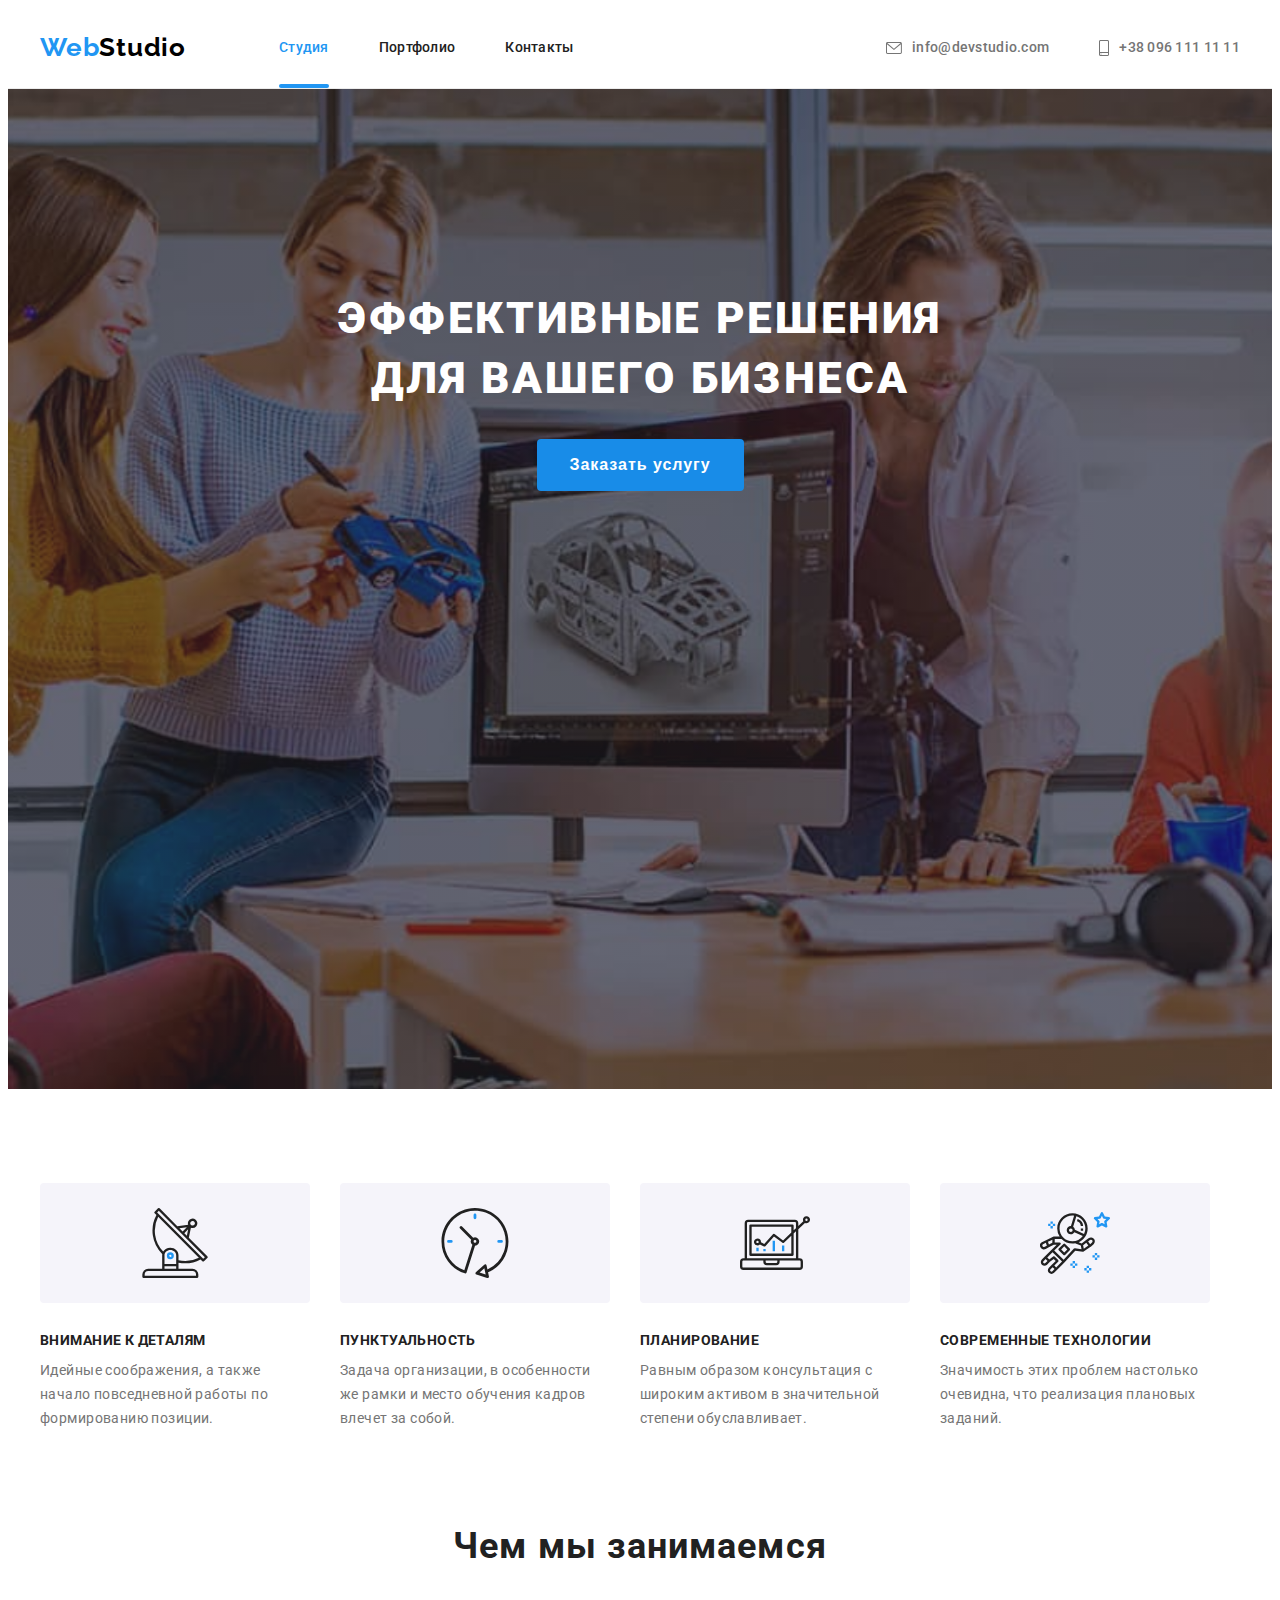
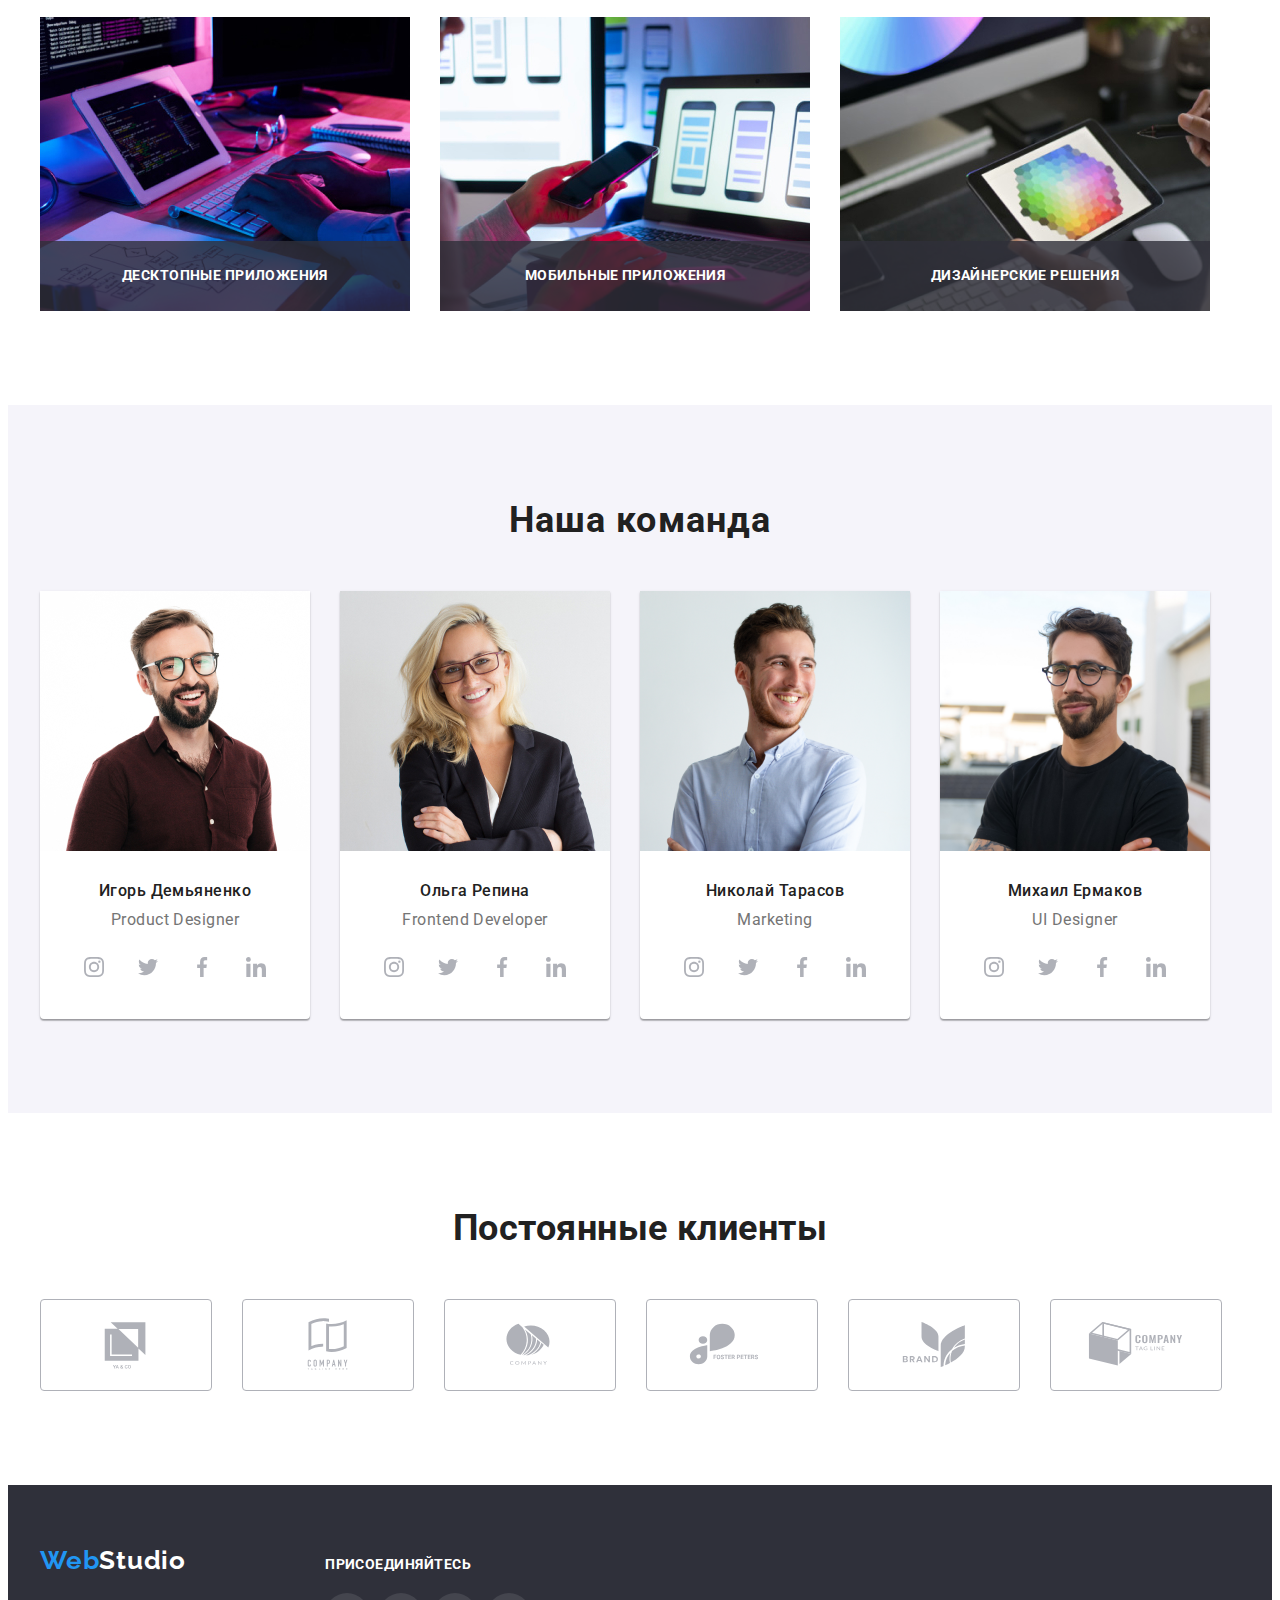
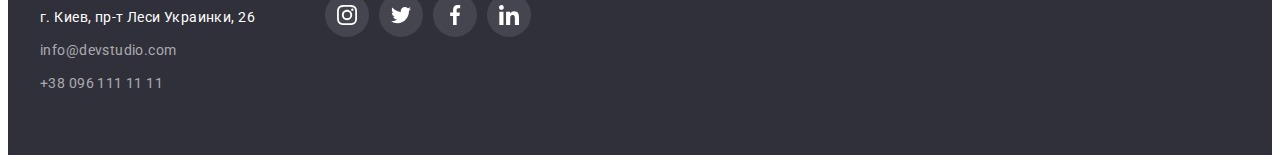
==== commit 54bb5f67: "HW-5-script" ====
--- a/index.html
+++ b/index.html
@@ -50,7 +50,7 @@
         <section class="hero">
             <div class="container">
             <h1 class="hero-title">Эффективные решения для вашего бизнеса</h1>
-            <button class="hero-btn" type="button">Заказать услугу</button>
+            <button class="hero-btn" type="button" data-modal-open>Заказать услугу</button>
             </div>
     </section>
 
@@ -335,10 +335,9 @@
             </div>
         </div>
     </footer>
-    <div class="backdrop">
+    <div class="backdrop is-hidden" data-modal>
         <div class="modal">
-            <p></p>
-            <button class="close-btn" type="button">
+            <button class="close-btn" type="button" data-modal-close>
                 <svg class="icon-close" width="11" height="11">
                     <use href='./images/symbol-defs-vector.svg#icon-Vector'></use>
                 </svg>
--- a/css/styles.css
+++ b/css/styles.css
@@ -769,8 +769,20 @@
     
     width: 100%;
     height: 100%;
-    background: rgba(0, 0, 0, 0.2);
-}
+    background-color: rgba(0, 0, 0, 0.2);
+
+}
+.backdrop.is-hidden {
+    opacity: 0;
+    visibility: hidden;
+    pointer-events: none;
+    }
+    
+    .backdrop.is-hidden .modal {
+    transform: scale(2);
+    }
+
+
 .modal {
     position: absolute;
     top: 50%;
@@ -781,6 +793,11 @@
     height: 581px;
     
     background-color: #ffffff;
+    box-shadow: 0px 1px 3px rgba(0, 0, 0, 0.12), 0px 1px 1px rgba(0, 0, 0, 0.14), 0px 2px 1px rgba(0, 0, 0, 0.2);
+    border-radius: 4px;
+    
+    
+    transition: transform 250ms cubic-bezier(0.4, 0, 0.2, 1);
 
 }
 .close-btn {
